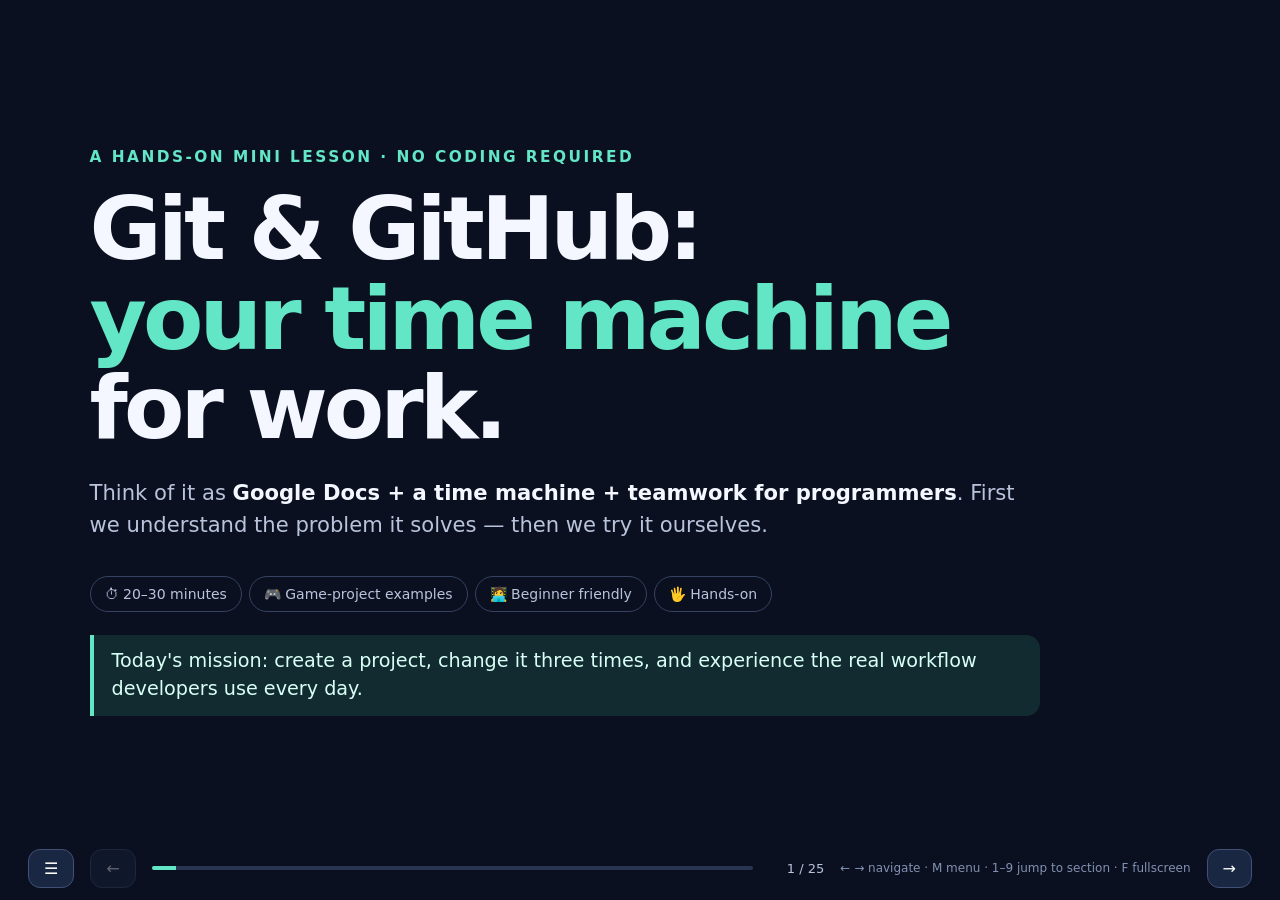
==== presentation.html @ 68d280b9 "Add Git presentation deck and hands-on playground Co-Authored-By: Claude Sonnet 5.5 <noreply@anthrop" ====
<!DOCTYPE html>
<html lang="en">
<head>
<meta charset="utf-8">
<meta name="viewport" content="width=device-width, initial-scale=1">
<title>Git &amp; GitHub — Your Time Machine for Work</title>
<style>
:root{
  --bg:#0b1020;--panel:#151d33;--panel2:#1c2945;--text:#f4f7ff;--muted:#b8c3dc;
  --accent:#7c9cff;--mint:#62e6c5;--yellow:#ffd36e;--pink:#ff8eae;
}
*{box-sizing:border-box}
body{margin:0;background:var(--bg);color:var(--text);font-family:Inter,ui-sans-serif,system-ui,-apple-system,Segoe UI,sans-serif;overflow:hidden}
.deck{height:100vh;width:100vw;position:relative}
.slide{display:none;height:100%;width:100%;padding:5vh 7vw 9vh;overflow:auto;animation:in .25s ease}
.slide.active{display:flex;flex-direction:column;justify-content:center}
@keyframes in{from{opacity:.35;transform:translateY(8px)}to{opacity:1;transform:none}}
.eyebrow{color:var(--mint);font-size:clamp(12px,1.2vw,16px);font-weight:800;letter-spacing:.16em;text-transform:uppercase;margin-bottom:18px}
h1{font-size:clamp(42px,7vw,88px);line-height:1.02;letter-spacing:-.045em;margin:0 0 24px;max-width:1000px}
h2{font-size:clamp(30px,4.2vw,56px);line-height:1.05;letter-spacing:-.035em;margin:0 0 22px}
h3{font-size:clamp(19px,2vw,26px);margin:0 0 10px}
p{font-size:clamp(17px,1.65vw,23px);line-height:1.5;color:var(--muted);max-width:950px;margin:0 0 18px}
strong{color:var(--text)}
code{font-family:ui-monospace,SFMono-Regular,Menlo,monospace;background:#1c2945;color:var(--yellow);padding:2px 7px;border-radius:7px;font-size:.9em}
.accent{color:var(--mint)}.blue{color:var(--accent)}.yellow{color:var(--yellow)}.pink{color:var(--pink)}
.tag{display:inline-flex;align-items:center;gap:8px;padding:9px 14px;border:1px solid #344361;border-radius:999px;color:var(--muted);font-size:14px;margin:5px 7px 5px 0}
.grid{display:grid;grid-template-columns:repeat(2,minmax(0,1fr));gap:16px;margin-top:20px;max-width:1050px}
.grid.three{grid-template-columns:repeat(3,minmax(0,1fr))}
.card{background:linear-gradient(145deg,var(--panel),var(--panel2));border:1px solid #2b3958;border-radius:22px;padding:22px;min-width:0}
.card p{font-size:clamp(15px,1.3vw,18px);margin:0}
.card .eg{margin-top:10px;color:var(--yellow);font-size:clamp(14px,1.2vw,16px)}
.icon{font-size:34px;margin-bottom:12px}
.bigline{font-size:clamp(24px,3vw,40px);font-weight:800;line-height:1.2;max-width:1000px}
.flow{display:flex;align-items:center;justify-content:center;gap:12px;flex-wrap:wrap;margin:24px 0}
.node{background:#202d4b;border:1px solid #3a4b70;padding:18px 22px;border-radius:16px;text-align:center;font-weight:800;font-size:clamp(15px,1.6vw,21px)}
.arrow{font-size:28px;color:var(--mint)}
pre,.code{font-family:ui-monospace,SFMono-Regular,Menlo,monospace;background:#090e1a;border:1px solid #2b3958;border-radius:16px;padding:18px 22px;color:#c9d7ff;font-size:clamp(14px,1.45vw,19px);line-height:1.65;white-space:pre-wrap;max-width:900px;margin:0 0 16px}
.steps{counter-reset:step;display:grid;gap:12px;max-width:950px}
.step{display:flex;gap:15px;align-items:flex-start;background:var(--panel);border:1px solid #2b3958;border-radius:16px;padding:15px 18px}
.step:before{counter-increment:step;content:counter(step);display:grid;place-items:center;flex:0 0 34px;height:34px;border-radius:50%;background:var(--accent);color:#081020;font-weight:900}
.step p{font-size:clamp(15px,1.35vw,19px);margin:0}
.callout{border-left:4px solid var(--mint);padding:12px 18px;background:#122b31;border-radius:0 14px 14px 0;max-width:950px;margin-top:18px}
.callout p{margin:0;color:#d8fff5;font-size:clamp(16px,1.5vw,21px)}
.callout.warn{border-color:var(--yellow);background:#2e2a14}.callout.warn p{color:#fff3cf}
.footer{position:fixed;bottom:0;left:0;right:0;height:64px;padding:0 28px;display:flex;align-items:center;gap:16px;background:linear-gradient(transparent,rgba(11,16,32,.96) 30%)}
.progress{height:4px;background:#293550;border-radius:10px;flex:1;overflow:hidden}
.progress span{display:block;height:100%;width:0;background:var(--mint);transition:width .2s}
.counter{font-size:13px;color:var(--muted);min-width:55px;text-align:right}
button{border:1px solid #405174;background:#1a2742;color:white;border-radius:12px;padding:9px 15px;font-size:16px;cursor:pointer;font-family:inherit}
button:hover:not(:disabled){background:#293b61}
button:disabled{opacity:.35;cursor:default}
.navhint{font-size:12px;color:#8291b1}
ul,ol{font-size:clamp(17px,1.6vw,22px);line-height:1.7;color:var(--muted);padding-left:1.2em;margin-top:0}
li::marker{color:var(--mint)}
.split{display:grid;grid-template-columns:1fr 1fr;gap:22px;max-width:1050px;align-items:center}
.pill{display:inline-block;background:#263553;color:#dbe5ff;border-radius:10px;padding:7px 10px;font-size:13px;margin:3px}
table{border-collapse:separate;border-spacing:0 8px;max-width:850px;width:100%;font-size:clamp(15px,1.6vw,22px)}
td,th{padding:12px 18px;text-align:left}
th{color:var(--mint);font-size:.7em;letter-spacing:.12em;text-transform:uppercase}
td{background:var(--panel);color:var(--muted)}
td:first-child{border-radius:14px 0 0 14px}td:last-child{border-radius:0 14px 14px 0;color:var(--text);font-weight:800}
.qa{background:var(--panel);border:1px solid #2b3958;border-radius:16px;padding:14px 18px;max-width:950px;margin-bottom:10px;cursor:pointer}
.qa .q{font-size:clamp(16px,1.5vw,21px);color:var(--text);font-weight:600}
.qa .a{display:none;margin-top:8px;color:var(--mint);font-size:clamp(15px,1.35vw,19px)}
.qa.open .a{display:block}
.qa .tapme{color:#8291b1;font-size:12px;float:right}
.check{display:flex;gap:12px;align-items:center;background:var(--panel);border:1px solid #2b3958;border-radius:14px;padding:12px 16px;max-width:950px;margin-bottom:10px;cursor:pointer;font-size:clamp(15px,1.4vw,19px);color:var(--muted);user-select:none}
.check input{width:22px;height:22px;accent-color:var(--mint)}
.check.done{border-color:var(--mint);color:var(--text)}
.check.done span{text-decoration:line-through;opacity:.8}
.win{display:none;font-size:clamp(22px,2.6vw,34px);font-weight:800;color:var(--mint);margin-top:10px}
.win.show{display:block;animation:in .3s ease}
.branch-vis{font-family:ui-monospace,Menlo,monospace;color:#c9d7ff;font-size:clamp(14px,1.4vw,18px);line-height:1.8}
.agenda{display:grid;grid-template-columns:repeat(3,minmax(0,1fr));gap:14px;max-width:1050px;margin-top:10px}
.agenda button{text-align:left;padding:18px;border-radius:18px;background:linear-gradient(145deg,var(--panel),var(--panel2));border:1px solid #2b3958;font-size:clamp(15px,1.4vw,19px);line-height:1.35}
.agenda button:hover{border-color:var(--mint);transform:translateY(-2px)}
.agenda .n{display:block;color:var(--mint);font-weight:900;font-size:.8em;letter-spacing:.12em;margin-bottom:6px}
.agenda .s{display:block;color:var(--muted);font-size:.8em;margin-top:6px}
#menu{position:fixed;inset:0;background:rgba(5,8,18,.94);z-index:10;display:none;overflow:auto;padding:5vh 6vw 90px}
#menu.open{display:block;animation:in .2s ease}
#menu h2{margin-bottom:16px}
#menu .list{display:grid;grid-template-columns:repeat(auto-fill,minmax(260px,1fr));gap:10px}
#menu .list button{text-align:left;display:flex;gap:12px;align-items:center;padding:12px 14px;font-size:15px;border-radius:14px}
#menu .list button.cur{border-color:var(--mint);background:#122b31}
#menu .list b{color:var(--mint);min-width:26px}
@media(max-width:700px){
 .agenda{grid-template-columns:1fr}
 .slide{padding:5vh 6vw 90px}.grid,.grid.three,.split{grid-template-columns:1fr}
 .footer{padding:0 12px;gap:8px}.navhint{display:none}
}
@media print{
 #menu{display:none!important}
 body{overflow:visible;background:#fff;color:#111}.deck{height:auto}
 .slide{display:flex!important;min-height:100vh;page-break-after:always;background:#0b1020;color:white}
 .footer{display:none}
 .qa .a{display:block}
}
</style>
</head>
<body>
<div class="deck" id="deck">

<!-- 1. Title -->
<section class="slide active">
 <div class="eyebrow">A hands-on mini lesson · no coding required</div>
 <h1>Git &amp; GitHub:<br><span class="accent">your time machine</span><br>for work.</h1>
 <p>Think of it as <strong>Google Docs + a time machine + teamwork for programmers</strong>. First we understand the problem it solves — then we try it ourselves.</p>
 <div style="margin-top:12px"><span class="tag">⏱ 20–30 minutes</span><span class="tag">🎮 Game-project examples</span><span class="tag">🧑‍💻 Beginner friendly</span><span class="tag">🖐 Hands-on</span></div>
 <div class="callout"><p>Today's mission: create a project, change it three times, and experience the real workflow developers use every day.</p></div>
</section>

<!-- Agenda -->
<section class="slide" id="agenda-slide">
 <div class="eyebrow">Agenda · click to jump</div>
 <h2>Where do you want to go?</h2>
 <div class="agenda" id="agenda"></div>
 <p style="margin-top:16px;font-size:clamp(13px,1.1vw,16px)">Tip: press <code>M</code> any time to open the menu with every slide.</p>
</section>

<!-- 2. Approach -->
<section class="slide">
 <div class="eyebrow">How this session works</div>
 <h2>Problem first, commands later</h2>
 <p>The most important rule: <strong>don't start with Git commands or scary programming words.</strong> Understand the problem Git solves first, then try it with your own hands.</p>
 <div class="flow">
  <div class="node">🧩 Understand the problem</div><div class="arrow">→</div>
  <div class="node">💡 Learn 4 ideas</div><div class="arrow">→</div>
  <div class="node">🖐 Try it yourself</div>
 </div>
 <div class="callout"><p>Part 1: story &amp; ideas · Part 2: GitHub website demo · Part 3: a playground you run on your own computer.</p></div>
</section>

<!-- 3. Story -->
<section class="slide">
 <div class="eyebrow">01 · Start with a simple story</div>
 <h2>Ever had files like these?</h2>
 <p>Imagine you're creating a computer game. You write some code, change it, add new features, and sometimes accidentally break things. Without Git, you might end up with:</p>
<pre>my-game/
  my-game-final.py
  my-game-final-v2.py
  my-game-final-fixed.py
  my-game-final-really-final.py</pre>
 <div class="bigline">We've all seen this problem! 😅</div>
 <p style="margin-top:14px">Which file is the newest? Which one works? Git (and GitHub) solve this by saving the <span class="yellow">history</span> of your project and helping people collaborate.</p>
</section>

<!-- 4. Vocabulary table -->
<section class="slide">
 <div class="eyebrow">01 · Real world ↔ Git world</div>
 <h2>Same ideas, different names</h2>
 <table>
  <tr><th>Real-world concept</th><th>Git / GitHub concept</th></tr>
  <tr><td>A project folder</td><td>Repository (Repo)</td></tr>
  <tr><td>Save a version of your work</td><td>Commit</td></tr>
  <tr><td>A history book of changes</td><td>Commit history</td></tr>
  <tr><td>Try a new idea separately</td><td>Branch</td></tr>
  <tr><td>Ask to combine your work</td><td>Pull Request</td></tr>
  <tr><td>Share your project online</td><td>GitHub</td></tr>
 </table>
</section>

<!-- 5. Git vs GitHub -->
<section class="slide">
 <div class="eyebrow">01 · One important distinction</div>
 <h2>Git vs GitHub</h2>
 <div class="split">
  <div class="card"><div class="icon">🕰️</div><h3 class="accent">Git</h3><p>The <strong>tool</strong> that tracks changes in your code.</p><div class="pill">Tracks history</div><div class="pill">Runs on your computer</div></div>
  <div class="card"><div class="icon">🐙</div><h3 class="blue">GitHub</h3><p>A <strong>website / platform</strong> that hosts Git projects and makes collaboration easier.</p><div class="pill">Hosts repositories</div><div class="pill">Helps teams collaborate</div></div>
 </div>
 <div class="callout"><p>An easy sentence to remember:<br><strong>Git is the time machine. GitHub is the place where developers share their time machines and work together.</strong></p></div>
</section>

<!-- 6. Four concepts -->
<section class="slide">
 <div class="eyebrow">02 · Introduce the four most important concepts</div>
 <h2>The starter pack — only these four</h2>
 <div class="grid">
  <div class="card"><div class="icon">📁</div><h3>1. Repository (Repo)</h3><p>A project folder containing all your files and the history of changes.</p><div class="eg">Example: a repository called <code>my-first-game</code>.</div></div>
  <div class="card"><div class="icon">📸</div><h3>2. Commit</h3><p>A saved checkpoint of your project.</p><div class="eg">Example: “I added a player character.”</div></div>
  <div class="card"><div class="icon">🌿</div><h3>3. Branch</h3><p>A separate workspace where you can experiment without changing the main version.</p><div class="eg">Example: try adding a new game level.</div></div>
  <div class="card"><div class="icon">🔀</div><h3>4. Pull Request (PR)</h3><p>A proposal to merge your changes into the main project.</p><div class="eg">Example: “I've finished the new level. Can we add it to the game?”</div></div>
 </div>
</section>

<!-- 7. Journey -->
<section class="slide">
 <div class="eyebrow">02 · How the ideas fit together</div>
 <h2>A tiny project journey</h2>
 <div class="flow">
  <div class="node">📁 Create repo</div><div class="arrow">→</div>
  <div class="node">📸 Commit</div><div class="arrow">→</div>
  <div class="node">🌿 Branch</div>
 </div>
 <div class="flow">
  <div class="node">✍️ Make changes</div><div class="arrow">→</div>
  <div class="node">🔀 Pull Request</div><div class="arrow">→</div>
  <div class="node">🎉 Merge</div>
 </div>
 <p>In plain English: start a project, save a checkpoint, experiment separately, ask to combine your changes, then merge them.</p>
</section>

<!-- 8. Demo intro + step 1 -->
<section class="slide">
 <div class="eyebrow">03 · Let's do a small practical demo · Step 1 of 5</div>
 <h2>Create a GitHub account &amp; your first repo</h2>
 <p>Beginner friendly · No coding required. We'll use the <strong>GitHub website</strong> — no installing, no terminal.<br><strong class="accent">The mission: create your first project and change it three times, just like a real developer.</strong></p>
 <p>Go to <strong>github.com</strong> and create a free account. Then:</p>
 <div class="steps">
  <div class="step"><p>Click the <code>+</code> button in the top-right corner.</p></div>
  <div class="step"><p>Select <code>New repository</code>.</p></div>
  <div class="step"><p>Name it <code>my-first-project</code>.</p></div>
  <div class="step"><p>Choose <code>Public</code> (so you can share it).</p></div>
  <div class="step"><p>Tick <code>Add a README file</code>.</p></div>
  <div class="step"><p>Click <code>Create repository</code>.</p></div>
 </div>
</section>

<section class="slide">
 <div class="eyebrow">03 · Step 1 · Safety first</div>
 <h2>🎉 You've created your first repository!</h2>
 <div class="callout warn"><p><strong>Safety tip:</strong> a public repository can be seen by anyone. Never publish passwords, private information, your home address, or anything you want to keep private.</p></div>
 <p style="margin-top:22px">Next up: save your first checkpoint.</p>
</section>

<!-- Step 2 -->
<section class="slide">
 <div class="eyebrow">03 · Step 2 of 5 · First checkpoint</div>
 <h2>Make your first commit</h2>
 <p>Open the <code>README.md</code> file and click the <strong>pencil icon</strong> to edit it. Add this content (replace <em>Alex</em> with your name):</p>
<pre># My First Project

Hello! My name is Alex.

I am learning GitHub.

## My interests
- Gaming
- Football
- Programming

## My goal
Build my first computer game!</pre>
 <p>Scroll to the commit section. Commit message: <code>Create my first README</code> → click <code>Commit changes</code>.</p>
 <div class="callout"><p>“You've just saved a checkpoint. GitHub remembers what your project looked like at this moment.” 📸</p></div>
</section>

<!-- Step 3 -->
<section class="slide">
 <div class="eyebrow">03 · Step 3 of 5 · Build the history</div>
 <h2>Change something and commit again</h2>
 <p>Edit <code>README.md</code> again. Add:</p>
<pre>## My favourite games
- Minecraft
- Roblox
- Fortnite</pre>
 <p>Commit with this message: <code>Add my favourite games</code></p>
 <div class="flow" style="margin:6px 0">
  <div class="node">Commit 1<br><small>Create my first README</small></div><div class="arrow">→</div>
  <div class="node">Commit 2<br><small>Add my favourite games</small></div>
 </div>
 <p>Now you have two commits. Open the repository's <strong>commit history</strong> and see how GitHub remembers both versions.</p>
 <div class="callout"><p><strong>The interesting part:</strong> if you accidentally delete something, you can look at the previous commit and recover your earlier work. ⏪</p></div>
</section>

<!-- Step 4 -->
<section class="slide">
 <div class="eyebrow">03 · Step 4 of 5 · Experiment safely</div>
 <h2>Introduce branching</h2>
 <div class="split">
  <div>
   <p>Pretend you want to add a new feature. Instead of modifying the main project directly:</p>
   <ol>
    <li>Go to the repository's <strong>branch selector</strong>.</li>
    <li>Create a new branch called <code>add-my-hobbies</code>.</li>
    <li>Edit <code>README.md</code> on that branch.</li>
    <li>Add a new section (right).</li>
    <li>Commit the changes.</li>
   </ol>
  </div>
  <div>
<pre>## My hobbies
- Playing football
- Building LEGO
- Playing video games</pre>
   <div class="card">
    <div class="branch-vis"><span class="blue">main</span> ──●──●─────────<br><span class="accent">add-my-hobbies</span> ───╰──●</div>
   </div>
  </div>
 </div>
 <div class="callout"><p>The <strong>main</strong> branch hasn't been changed. The new work lives separately.</p></div>
</section>

<!-- Step 5 -->
<section class="slide">
 <div class="eyebrow">03 · Step 5 of 5 · Ask to combine the work</div>
 <h2>Create a Pull Request → Merge</h2>
 <p>This is where GitHub becomes interesting.</p>
 <div class="steps">
  <div class="step"><p>Go to the <strong>Pull requests</strong> tab and click <code>New pull request</code>.</p></div>
  <div class="step"><p>Select <strong>Base:</strong> <code>main</code> and <strong>Compare:</strong> <code>add-my-hobbies</code>. You should see the changes you made.</p></div>
  <div class="step"><p>Give it a title: <code>Add my hobbies to the project</code></p></div>
  <div class="step"><p>Click <code>Create pull request</code>.</p></div>
  <div class="step"><p>Finally, click <code>Merge pull request</code> and confirm.</p></div>
 </div>
 <div class="callout"><p>“You're asking the project owner to review your work before adding it to the main project.”</p></div>
</section>

<section class="slide">
 <div class="eyebrow">03 · Demo complete</div>
 <h2>🏆 You just did the basic GitHub workflow</h2>
 <p>Without writing a single line of programming code.</p>
 <div class="flow">
  <div class="node">📁 Repo</div><div class="arrow">→</div>
  <div class="node">📸 2 commits</div><div class="arrow">→</div>
  <div class="node">🌿 Branch</div><div class="arrow">→</div>
  <div class="node">🔀 Pull Request</div><div class="arrow">→</div>
  <div class="node">🎉 Merge</div>
 </div>
 <p class="yellow">Congratulations! 🎊</p>
</section>

<!-- Challenge -->
<section class="slide">
 <div class="eyebrow">04 · Give yourself a little challenge</div>
 <h2>Did it sink in?</h2>
 <p>Try to answer first, then <strong>click a question</strong> to reveal the answer.</p>
 <div class="qa"><span class="tapme">tap to reveal</span><div class="q">1. If I make a mistake in my project, which feature helps me find an older version?</div><div class="a">The commit history — every commit is a checkpoint you can go back to.</div></div>
 <div class="qa"><span class="tapme">tap to reveal</span><div class="q">2. If I want to experiment without breaking my main project, what should I create?</div><div class="a">A branch.</div></div>
 <div class="qa"><span class="tapme">tap to reveal</span><div class="q">3. If I want someone to review my changes before accepting them, what should I create?</div><div class="a">A Pull Request.</div></div>
 <div class="qa"><span class="tapme">tap to reveal</span><div class="q">4. What's the difference between Git and GitHub?</div><div class="a">Git is the tool that tracks changes. GitHub is the website that hosts Git projects and makes collaboration easier.</div></div>
</section>

<!-- Bonus -->
<section class="slide">
 <div class="eyebrow">04 · Bonus challenge</div>
 <h2>Become a developer! 🎮</h2>
 <p>Create a repository called <code>my-dream-game</code>. Your mission — tick each box as you go:</p>
 <div id="bonus">
  <label class="check"><input type="checkbox"><span>Create a README describing your dream game.</span></label>
  <label class="check"><input type="checkbox"><span>Create a branch called <code>new-game-character</code>.</span></label>
  <label class="check"><input type="checkbox"><span>Add a description of a new character.</span></label>
  <label class="check"><input type="checkbox"><span>Commit the changes.</span></label>
  <label class="check"><input type="checkbox"><span>Open a Pull Request.</span></label>
  <label class="check"><input type="checkbox"><span>Merge it into main.</span></label>
 </div>
 <div class="win" id="bonuswin">🏁 Mission complete!</div>
</section>

<!-- Playground intro -->
<section class="slide">
 <div class="eyebrow">05 · Level up · The Playground</div>
 <h2>Now let's play with <span class="accent">real Git</span> 🎴</h2>
 <p>We've prepared a tiny project called <strong>Hero Card Studio</strong>. You create your own copy from <code>playground.bundle</code>, and it comes with a ready-made Git history. You design a hero card in your browser — and use Git to save it, break it, rescue it, and explore alternate universes.</p>
 <div class="grid three">
  <div class="card"><div class="icon">💥</div><h3>It starts broken</h3><p>Someone saved a bad change. Can you find it?</p></div>
  <div class="card"><div class="icon">⏪</div><h3>Time travel</h3><p>Undo the mistake without losing history.</p></div>
  <div class="card"><div class="icon">🌿</div><h3>Parallel universes</h3><p>Hero vs villain, on separate branches.</p></div>
 </div>
 <div class="callout"><p>Needs Git installed (<code>git --version</code> in a terminal) and any web browser. Full instructions are in <code>MISSIONS.md</code> inside the playground.</p></div>
</section>

<section class="slide">
 <div class="eyebrow">05 · Setup (2 minutes)</div>
 <h2>Get the playground ready</h2>
 <div class="steps">
  <div class="step"><p>Open a <strong>terminal</strong> (Mac: Terminal app · Windows: Git Bash) in the folder with this presentation, and create your copy:<br><code>git clone playground.bundle playground</code><br><code>cd playground</code></p></div>
  <div class="step"><p>Tell Git who you are, once:<br><code>git config --global user.name "Your Name"</code><br><code>git config --global user.email "you@example.com"</code></p></div>
  <div class="step"><p>Open <code>index.html</code> in your browser. You should see <strong>💥 The card is broken!</strong></p></div>
  <div class="step"><p>Open <code>character.js</code> in any text editor (Notepad, TextEdit, VS Code…).</p></div>
 </div>
</section>

<section class="slide">
 <div class="eyebrow">Mission 1 &amp; 2 · The time machine</div>
 <h2>📖 Read history, then ⏪ undo the oops</h2>
<pre>git log --oneline</pre>
 <p>Each line is a commit. Find <strong>“Oops: tidy up character file”</strong> and note its short code.</p>
<pre>git show &lt;code&gt;
git revert &lt;code&gt; --no-edit</pre>
 <p>Refresh <code>index.html</code> — <strong>Captain Pixel is back!</strong> Git added a new commit that reverses the mistake. Nothing was erased.</p>
</section>

<section class="slide">
 <div class="eyebrow">Mission 3 · Make it yours</div>
 <h2>🦸 Design your hero</h2>
 <p>Edit <code>character.js</code>: change the <strong>name, emoji, power, color</strong> (e.g. <code>#ff8eae</code>) and <strong>motto</strong>. Save, refresh the browser, admire. Then save a checkpoint:</p>
<pre>git diff                      # what did I change?
git add character.js
git commit -m "Make the hero mine"</pre>
 <div class="callout"><p>Tip: <code>git diff</code> is like “track changes” — it shows exactly what you changed since the last checkpoint.</p></div>
</section>

<section class="slide">
 <div class="eyebrow">Mission 4 &amp; 5 · Parallel universes</div>
 <h2>🌿 Hero vs 😈 Villain</h2>
 <div class="split">
  <div>
<pre>git switch -c evil-mode
# make your hero a villain!
git commit -am "Turn to the dark side"
git switch main</pre>
   <p>Refresh — your hero is back, untouched! <code>git switch evil-mode</code> brings the villain back.</p>
  </div>
  <div>
   <p>Like the villain better? Merge it (this is what a Pull Request does on GitHub):</p>
<pre>git switch main
git merge evil-mode</pre>
   <p>Don't like it? Skip the merge. <strong>main stays safe.</strong></p>
  </div>
 </div>
</section>

<section class="slide">
 <div class="eyebrow">Playground scoreboard</div>
 <h2>How many missions can you complete?</h2>
 <div id="board">
  <label class="check"><input type="checkbox"><span>📖 Read the history with <code>git log --oneline</code></span></label>
  <label class="check"><input type="checkbox"><span>⏪ Fixed the broken card with <code>git revert</code></span></label>
  <label class="check"><input type="checkbox"><span>🦸 Customized my hero and committed</span></label>
  <label class="check"><input type="checkbox"><span>🌿 Made a villain on the <code>evil-mode</code> branch</span></label>
  <label class="check"><input type="checkbox"><span>🔀 Merged (or deliberately skipped!) the villain</span></label>
 </div>
 <div class="win" id="boardwin">🏆 Git Master! You've used a real time machine.</div>
 <p style="margin-top:14px">Bonus: edit the <strong>same line</strong> on two branches and merge — meet your first <span class="yellow">conflict</span>! See <code>MISSIONS.md</code>.</p>
</section>

<!-- Next -->
<section class="slide">
 <div class="eyebrow">06 · What to learn next</div>
 <h2>A natural learning path</h2>
 <div class="steps">
  <div class="step"><p><strong>GitHub basics:</strong> repository, commit, branch, pull request.</p></div>
  <div class="step"><p><strong>Git locally:</strong> install Git and learn <code>git add</code>, <code>git commit</code>, <code>git push</code>, <code>git pull</code>.</p></div>
  <div class="step"><p><strong>Programming:</strong> learn Python or JavaScript.</p></div>
  <div class="step"><p><strong>Build something:</strong> a small calculator, quiz game, or website.</p></div>
  <div class="step"><p><strong>Collaboration:</strong> work with another person on the same project.</p></div>
 </div>
 <p style="margin-top:14px;font-size:clamp(14px,1.2vw,17px)">Once you understand the GitHub website, you're ready for real programming and Git commands.</p>
</section>

<section class="slide">
 <div class="eyebrow">Final thought</div>
 <h2>Motivation beats memorizing commands</h2>
 <div class="bigline">Build something you <span class="accent">genuinely enjoy</span> — such as a Minecraft-inspired game or a personal website.</div>
 <div class="callout"><p><strong>Coming up in a second lesson:</strong> Git commands using VS Code, where you see how developers really work with GitHub in a real development environment.</p></div>
 <p class="yellow" style="margin-top:24px">Thank you! 🙌</p>
</section>

</div>
<div id="menu"><h2>All slides</h2><div class="list" id="menulist"></div><p style="margin-top:18px">Press <code>Esc</code> or <code>M</code> to close.</p></div>
<div class="footer">
 <button id="menubtn" aria-label="Jump to slide" title="Jump to slide (M)">☰</button>
 <button id="prev" aria-label="Previous slide">←</button>
 <div class="progress"><span id="bar"></span></div>
 <div class="counter" id="count"></div>
 <span class="navhint">← → navigate · M menu · 1–9 jump to section · F fullscreen</span>
 <button id="next" aria-label="Next slide">→</button>
</div>
<script>
const slides=[...document.querySelectorAll('.slide')];
let current=0;
const bar=document.getElementById('bar'), count=document.getElementById('count');
function show(n){
 current=Math.max(0,Math.min(slides.length-1,n));
 slides.forEach((s,i)=>s.classList.toggle('active',i===current));
 bar.style.width=((current+1)/slides.length*100)+'%';
 count.textContent=(current+1)+' / '+slides.length;
 document.getElementById('prev').disabled=current===0;
 document.getElementById('next').disabled=current===slides.length-1;
 history.replaceState(null,'','#'+(current+1));
}
document.getElementById('prev').addEventListener('click',()=>show(current-1));
document.getElementById('next').addEventListener('click',()=>show(current+1));
document.addEventListener('keydown',e=>{
 if(e.target.tagName==='INPUT')return;
 if(['ArrowRight','PageDown'].includes(e.key)){e.preventDefault();show(current+1)}
 if(['ArrowLeft','PageUp'].includes(e.key)){e.preventDefault();show(current-1)}
 if(e.key.toLowerCase()==='f'){
  if(!document.fullscreenElement)document.documentElement.requestFullscreen?.();
  else document.exitFullscreen?.();
 }
 if(e.key==='Home')show(0);
 if(e.key==='End')show(slides.length-1);
});
// interactive: reveal answers
document.querySelectorAll('.qa').forEach(q=>q.addEventListener('click',()=>q.classList.toggle('open')));
// interactive: checklists
function wire(listId,winId){
 const boxes=[...document.querySelectorAll('#'+listId+' input')], win=document.getElementById(winId);
 boxes.forEach(b=>b.addEventListener('change',()=>{
  b.closest('.check').classList.toggle('done',b.checked);
  win.classList.toggle('show',boxes.every(x=>x.checked));
 }));
}
wire('bonus','bonuswin');wire('board','boardwin');

// agenda + jump menu
const SECTIONS=[
 ['Intro','How this session works','How this session works'],
 ['01','The story & Git vs GitHub','01 ·'],
 ['02','The four concepts','02 ·'],
 ['03','GitHub website demo','03 ·'],
 ['04','Quiz & bonus challenge','04 ·'],
 ['05','The Git playground','05 ·'],
 ['06','What to learn next','06 ·']
];
const eyebrowOf=s=>(s.querySelector('.eyebrow')||{textContent:''}).textContent.trim();
const titleOf=s=>(s.querySelector('h1,h2')||{textContent:''}).textContent.replace(/\s+/g,' ').trim();
const secIndex=SECTIONS.map(x=>slides.findIndex(s=>eyebrowOf(s).startsWith(x[2])));
const ag=document.getElementById('agenda');
SECTIONS.forEach((x,i)=>{
 if(secIndex[i]<0)return;
 const b=document.createElement('button');
 b.innerHTML='<span class="n">'+x[0].toUpperCase()+'</span><strong>'+x[1]+'</strong><span class="s">slide '+(secIndex[i]+1)+'</span>';
 b.addEventListener('click',()=>show(secIndex[i]));
 ag.appendChild(b);
});
const menu=document.getElementById('menu'), list=document.getElementById('menulist');
slides.forEach((s,i)=>{
 const b=document.createElement('button');
 b.innerHTML='<b>'+(i+1)+'</b><span>'+titleOf(s)+'</span>';
 b.addEventListener('click',()=>{toggleMenu(false);show(i)});
 list.appendChild(b);
});
function toggleMenu(on){
 menu.classList.toggle('open',on);
 [...list.children].forEach((b,i)=>b.classList.toggle('cur',i===current));
}
document.getElementById('menubtn').addEventListener('click',()=>toggleMenu(!menu.classList.contains('open')));
document.addEventListener('keydown',e=>{
 if(e.target.tagName==='INPUT')return;
 const k=e.key.toLowerCase();
 if(k==='m')toggleMenu(!menu.classList.contains('open'));
 else if(k==='escape')toggleMenu(false);
 else if(/^[1-9]$/.test(k)&&!menu.classList.contains('open')){
  const idx=secIndex[+k]; if(idx>=0)show(idx);   // 1-6 = sections 01-06
 }
});
show((parseInt(location.hash.slice(1))||1)-1);
</script>
</body>
</html>
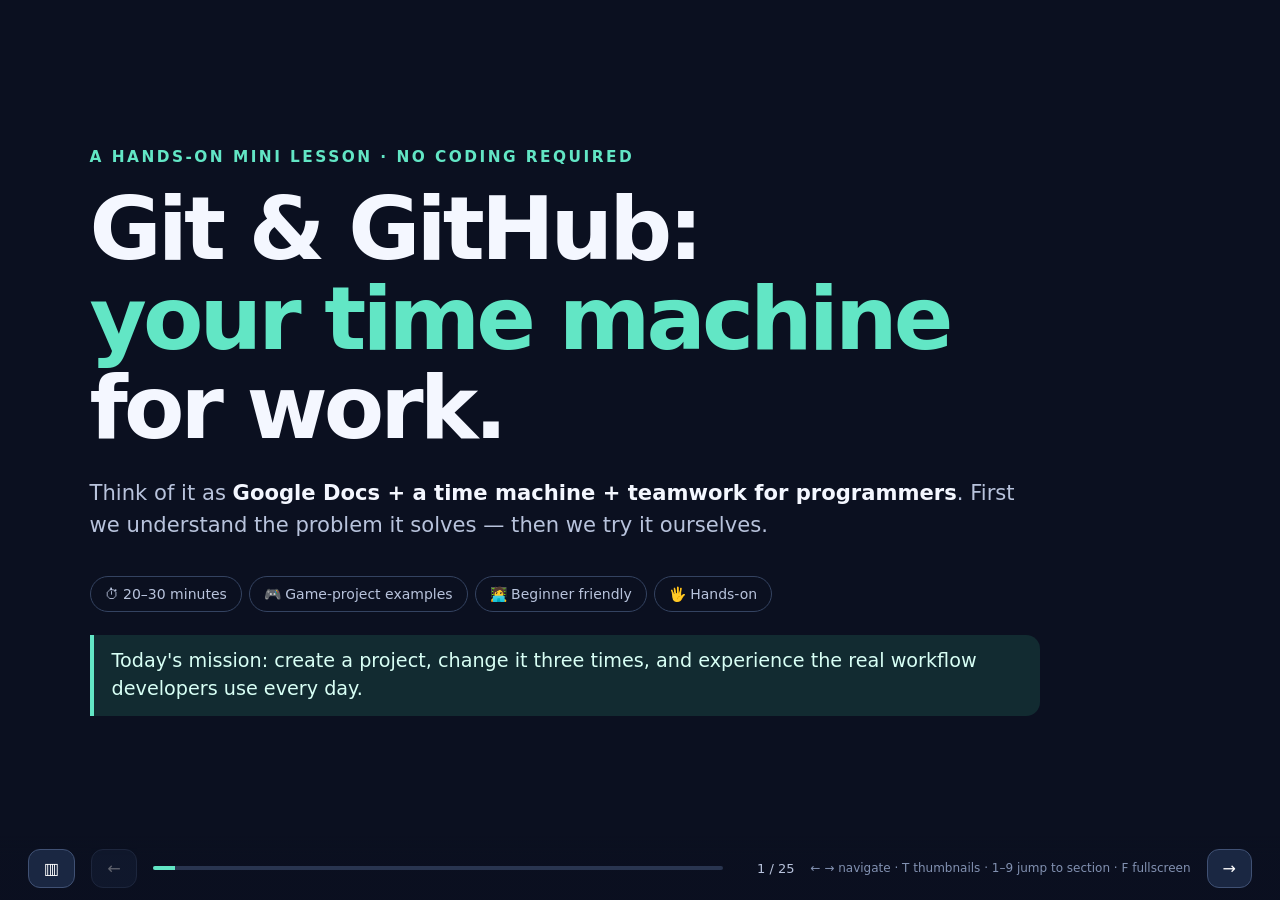
==== commit 9de819d6: "adding right slide bar" ====
--- a/presentation.html
+++ b/presentation.html
@@ -76,21 +76,28 @@
 .agenda button:hover{border-color:var(--mint);transform:translateY(-2px)}
 .agenda .n{display:block;color:var(--mint);font-weight:900;font-size:.8em;letter-spacing:.12em;margin-bottom:6px}
 .agenda .s{display:block;color:var(--muted);font-size:.8em;margin-top:6px}
-#menu{position:fixed;inset:0;background:rgba(5,8,18,.94);z-index:10;display:none;overflow:auto;padding:5vh 6vw 90px}
-#menu.open{display:block;animation:in .2s ease}
-#menu h2{margin-bottom:16px}
-#menu .list{display:grid;grid-template-columns:repeat(auto-fill,minmax(260px,1fr));gap:10px}
-#menu .list button{text-align:left;display:flex;gap:12px;align-items:center;padding:12px 14px;font-size:15px;border-radius:14px}
-#menu .list button.cur{border-color:var(--mint);background:#122b31}
-#menu .list b{color:var(--mint);min-width:26px}
+
+/* right slide-sorter sidebar */
+#sidebar{position:fixed;top:0;right:0;bottom:0;width:230px;background:#0a0f1d;border-left:1px solid #2b3958;z-index:5;overflow-y:auto;padding:12px 12px 80px;display:none}
+body.sb-open #sidebar{display:block}
+body.sb-open .deck{width:calc(100vw - 230px)}
+body.sb-open .footer{right:230px}
+.thumb{display:block;width:100%;padding:0;margin:0 0 12px;background:none;border:2px solid #2b3958;border-radius:10px;position:relative;overflow:hidden;text-align:left}
+.thumb:hover:not(:disabled){border-color:#5d729f;background:none}
+.thumb.cur{border-color:var(--mint);box-shadow:0 0 0 2px rgba(98,230,197,.25)}
+.thumb .view{position:relative;overflow:hidden;background:var(--bg);pointer-events:none}
+.thumb .inner{position:absolute;top:0;left:0;transform-origin:0 0}
+.thumb .inner .slide{display:flex!important;animation:none;overflow:hidden}
+.thumb .num{position:absolute;left:0;bottom:0;background:rgba(5,8,18,.85);color:var(--mint);font-size:11px;font-weight:800;padding:2px 7px;border-radius:0 8px 0 0}
+#sbbtn.on{border-color:var(--mint)}
+@media print{#sidebar{display:none!important}body.sb-open .deck{width:auto}}
 @media(max-width:700px){
  .agenda{grid-template-columns:1fr}
  .slide{padding:5vh 6vw 90px}.grid,.grid.three,.split{grid-template-columns:1fr}
  .footer{padding:0 12px;gap:8px}.navhint{display:none}
 }
 @media print{
- #menu{display:none!important}
- body{overflow:visible;background:#fff;color:#111}.deck{height:auto}
+  body{overflow:visible;background:#fff;color:#111}.deck{height:auto}
  .slide{display:flex!important;min-height:100vh;page-break-after:always;background:#0b1020;color:white}
  .footer{display:none}
  .qa .a{display:block}
@@ -114,7 +121,7 @@
  <div class="eyebrow">Agenda · click to jump</div>
  <h2>Where do you want to go?</h2>
  <div class="agenda" id="agenda"></div>
- <p style="margin-top:16px;font-size:clamp(13px,1.1vw,16px)">Tip: press <code>M</code> any time to open the menu with every slide.</p>
+ <p style="margin-top:16px;font-size:clamp(13px,1.1vw,16px)">Tip: press <code>T</code> any time to open the slide sidebar.</p>
 </section>
 
 <!-- 2. Approach -->
@@ -363,7 +370,7 @@
  <div class="eyebrow">05 · Setup (2 minutes)</div>
  <h2>Get the playground ready</h2>
  <div class="steps">
-  <div class="step"><p>Open a <strong>terminal</strong> (Mac: Terminal app · Windows: Git Bash) in the folder with this presentation, and create your copy:<br><code>git clone playground.bundle playground</code><br><code>cd playground</code></p></div>
+  <div class="step"><p>Open a <strong>terminal</strong> (Mac: Terminal app · Windows: Git Bash) in the folder with this presentation, and create your copy:<br><code>git clone playground.bundle playground-play</code><br><code>cd playground-play</code></p></div>
   <div class="step"><p>Tell Git who you are, once:<br><code>git config --global user.name "Your Name"</code><br><code>git config --global user.email "you@example.com"</code></p></div>
   <div class="step"><p>Open <code>index.html</code> in your browser. You should see <strong>💥 The card is broken!</strong></p></div>
   <div class="step"><p>Open <code>character.js</code> in any text editor (Notepad, TextEdit, VS Code…).</p></div>
@@ -447,13 +454,13 @@
 </section>
 
 </div>
-<div id="menu"><h2>All slides</h2><div class="list" id="menulist"></div><p style="margin-top:18px">Press <code>Esc</code> or <code>M</code> to close.</p></div>
+<aside id="sidebar" aria-label="Slide thumbnails"></aside>
 <div class="footer">
- <button id="menubtn" aria-label="Jump to slide" title="Jump to slide (M)">☰</button>
+ <button id="sbbtn" aria-label="Toggle slide sidebar" title="Slide sidebar (T)">▥</button>
  <button id="prev" aria-label="Previous slide">←</button>
  <div class="progress"><span id="bar"></span></div>
  <div class="counter" id="count"></div>
- <span class="navhint">← → navigate · M menu · 1–9 jump to section · F fullscreen</span>
+ <span class="navhint">← → navigate · T thumbnails · 1–9 jump to section · F fullscreen</span>
  <button id="next" aria-label="Next slide">→</button>
 </div>
 <script>
@@ -468,6 +475,7 @@
  document.getElementById('prev').disabled=current===0;
  document.getElementById('next').disabled=current===slides.length-1;
  history.replaceState(null,'','#'+(current+1));
+ if(window.syncThumbs)syncThumbs();
 }
 document.getElementById('prev').addEventListener('click',()=>show(current-1));
 document.getElementById('next').addEventListener('click',()=>show(current+1));
@@ -494,7 +502,7 @@
 }
 wire('bonus','bonuswin');wire('board','boardwin');
 
-// agenda + jump menu
+// agenda + section shortcuts
 const SECTIONS=[
  ['Intro','How this session works','How this session works'],
  ['01','The story & Git vs GitHub','01 ·'],
@@ -515,28 +523,50 @@
  b.addEventListener('click',()=>show(secIndex[i]));
  ag.appendChild(b);
 });
-const menu=document.getElementById('menu'), list=document.getElementById('menulist');
-slides.forEach((s,i)=>{
- const b=document.createElement('button');
- b.innerHTML='<b>'+(i+1)+'</b><span>'+titleOf(s)+'</span>';
- b.addEventListener('click',()=>{toggleMenu(false);show(i)});
- list.appendChild(b);
+document.addEventListener('keydown',e=>{
+ if(e.target.tagName==='INPUT'||e.ctrlKey||e.metaKey)return;
+ if(/^[1-9]$/.test(e.key)){const idx=secIndex[+e.key]; if(idx>=0)show(idx);}   // 1-6 = sections 01-06
 });
-function toggleMenu(on){
- menu.classList.toggle('open',on);
- [...list.children].forEach((b,i)=>b.classList.toggle('cur',i===current));
-}
-document.getElementById('menubtn').addEventListener('click',()=>toggleMenu(!menu.classList.contains('open')));
+
+// right sidebar with live slide thumbnails
+const sidebar=document.getElementById('sidebar'), sbbtn=document.getElementById('sbbtn');
+let thumbs=[];
+function buildThumbs(){
+ sidebar.innerHTML='';thumbs=[];
+ const W=window.innerWidth,H=window.innerHeight,tw=sidebar.clientWidth-24-4||182,sc=tw/W;
+ slides.forEach((s,i)=>{
+  const b=document.createElement('button');b.className='thumb';b.title=titleOf(s);
+  const v=document.createElement('div');v.className='view';v.style.height=(H*sc)+'px';
+  const inner=document.createElement('div');inner.className='inner';
+  inner.style.cssText='width:'+W+'px;height:'+H+'px;transform:scale('+sc+')';
+  const c=s.cloneNode(true);c.classList.remove('active');
+  c.querySelectorAll('[id]').forEach(e=>e.removeAttribute('id'));
+  c.removeAttribute('id');
+  c.querySelectorAll('input,button').forEach(e=>e.tabIndex=-1);
+  inner.appendChild(c);v.appendChild(inner);b.appendChild(v);
+  const n=document.createElement('span');n.className='num';n.textContent=i+1;b.appendChild(n);
+  b.addEventListener('click',()=>show(i));
+  sidebar.appendChild(b);thumbs.push(b);
+ });
+ syncThumbs();
+}
+function syncThumbs(){
+ thumbs.forEach((b,i)=>b.classList.toggle('cur',i===current));
+ if(thumbs[current]&&document.body.classList.contains('sb-open'))thumbs[current].scrollIntoView({block:'nearest'});
+}
+function toggleSidebar(on){
+ document.body.classList.toggle('sb-open',on);sbbtn.classList.toggle('on',on);
+ if(on)buildThumbs();else sidebar.innerHTML='';
+ try{localStorage.setItem('sb',on?'1':'0')}catch(e){}
+}
+sbbtn.addEventListener('click',()=>toggleSidebar(!document.body.classList.contains('sb-open')));
 document.addEventListener('keydown',e=>{
- if(e.target.tagName==='INPUT')return;
- const k=e.key.toLowerCase();
- if(k==='m')toggleMenu(!menu.classList.contains('open'));
- else if(k==='escape')toggleMenu(false);
- else if(/^[1-9]$/.test(k)&&!menu.classList.contains('open')){
-  const idx=secIndex[+k]; if(idx>=0)show(idx);   // 1-6 = sections 01-06
- }
+ if(e.target.tagName==='INPUT'||e.ctrlKey||e.metaKey)return;
+ if(e.key.toLowerCase()==='t')toggleSidebar(!document.body.classList.contains('sb-open'));
 });
+let rt;window.addEventListener('resize',()=>{clearTimeout(rt);rt=setTimeout(()=>{if(document.body.classList.contains('sb-open'))buildThumbs()},200)});
 show((parseInt(location.hash.slice(1))||1)-1);
+try{if(localStorage.getItem('sb')==='1')toggleSidebar(true)}catch(e){}
 </script>
 </body>
 </html>
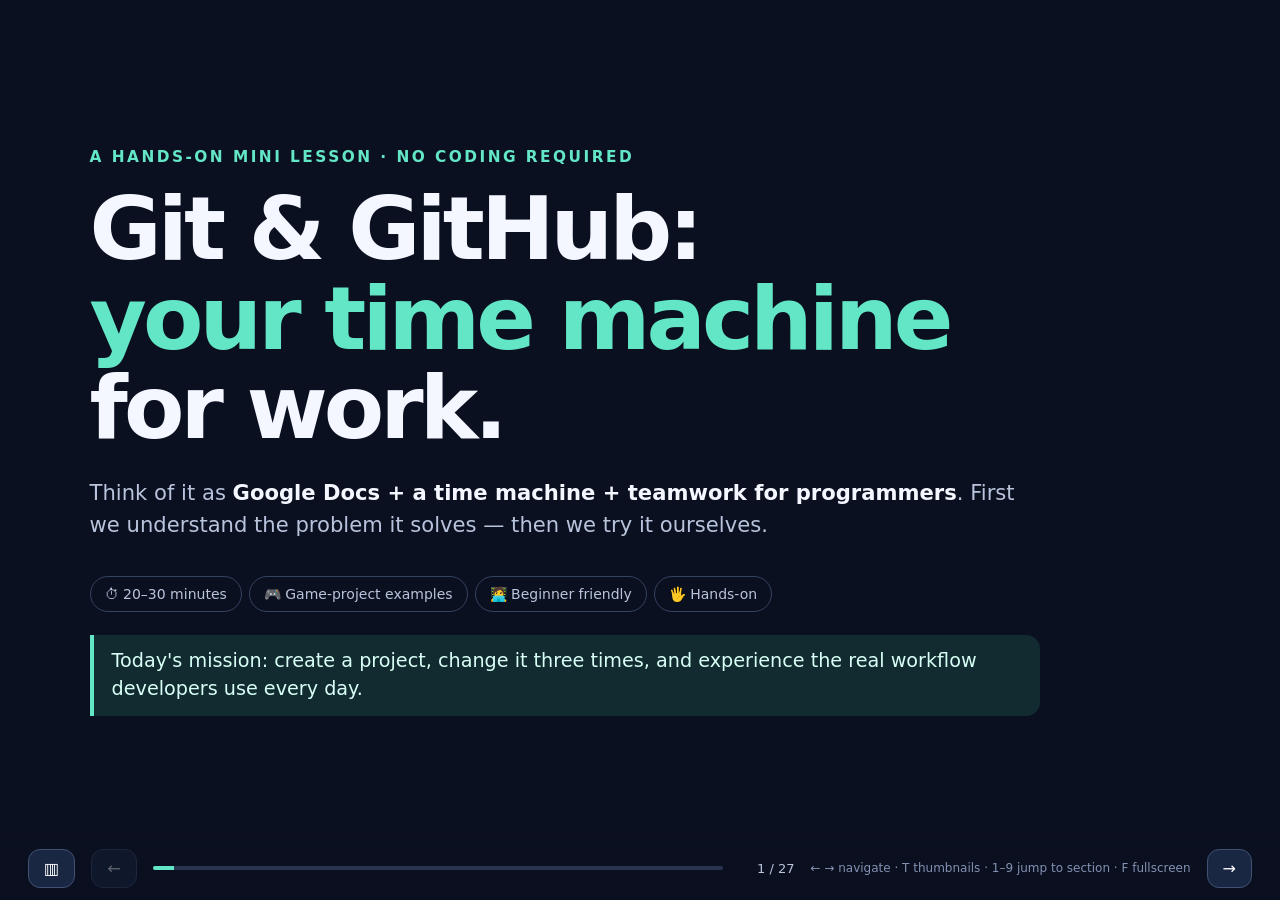
==== commit 950cb01c: "Make playground Claude-driven for non-technical audience - Rewrite MISSIONS.md as prompt-based missi" ====
--- a/presentation.html
+++ b/presentation.html
@@ -134,7 +134,7 @@
   <div class="node">💡 Learn 4 ideas</div><div class="arrow">→</div>
   <div class="node">🖐 Try it yourself</div>
  </div>
- <div class="callout"><p>Part 1: story &amp; ideas · Part 2: GitHub website demo · Part 3: a playground you run on your own computer.</p></div>
+ <div class="callout"><p>Part 1: story &amp; ideas · Part 2: GitHub website demo · Part 3: a playground where <strong>you direct Claude Code</strong> to do the Git work.</p></div>
 </section>
 
 <!-- 3. Story -->
@@ -355,80 +355,107 @@
 
 <!-- Playground intro -->
 <section class="slide">
- <div class="eyebrow">05 · Level up · The Playground</div>
- <h2>Now let's play with <span class="accent">real Git</span> 🎴</h2>
- <p>We've prepared a tiny project called <strong>Hero Card Studio</strong>. You create your own copy from <code>playground.bundle</code>, and it comes with a ready-made Git history. You design a hero card in your browser — and use Git to save it, break it, rescue it, and explore alternate universes.</p>
+ <div class="eyebrow">05 · Level up · The Playground with Claude</div>
+ <h2>Now <span class="accent">you direct</span>, Claude does the Git 🎴</h2>
+ <p>We've prepared a tiny project called <strong>Hero Card Studio</strong> with a ready-made Git history. You won't type Git commands. You tell <strong>Claude Code</strong> what you want in plain words — and Claude saves, undoes, branches, pushes and opens the pull request.</p>
  <div class="grid three">
-  <div class="card"><div class="icon">💥</div><h3>It starts broken</h3><p>Someone saved a bad change. Can you find it?</p></div>
-  <div class="card"><div class="icon">⏪</div><h3>Time travel</h3><p>Undo the mistake without losing history.</p></div>
-  <div class="card"><div class="icon">🌿</div><h3>Parallel universes</h3><p>Hero vs villain, on separate branches.</p></div>
- </div>
- <div class="callout"><p>Needs Git installed (<code>git --version</code> in a terminal) and any web browser. Full instructions are in <code>MISSIONS.md</code> inside the playground.</p></div>
+  <div class="card"><div class="icon">💥</div><h3>It starts broken</h3><p>Someone saved a bad change. Ask Claude to find it.</p></div>
+  <div class="card"><div class="icon">⏪</div><h3>Time travel</h3><p>Ask Claude to undo it without losing history.</p></div>
+  <div class="card"><div class="icon">🔀</div><h3>Share &amp; review</h3><p>Claude opens a pull request. <strong>You</strong> decide whether to merge.</p></div>
+ </div>
+ <div class="callout"><p>You need Claude Code installed and a web browser. Full instructions are in <code>MISSIONS.md</code> inside the playground.</p></div>
 </section>
 
 <section class="slide">
  <div class="eyebrow">05 · Setup (2 minutes)</div>
  <h2>Get the playground ready</h2>
  <div class="steps">
-  <div class="step"><p>Open a <strong>terminal</strong> (Mac: Terminal app · Windows: Git Bash) in the folder with this presentation, and create your copy:<br><code>git clone playground.bundle playground-play</code><br><code>cd playground-play</code></p></div>
-  <div class="step"><p>Tell Git who you are, once:<br><code>git config --global user.name "Your Name"</code><br><code>git config --global user.email "you@example.com"</code></p></div>
+  <div class="step"><p>Open a <strong>terminal</strong> in the folder with this presentation and create your copy:<br><code>git clone playground.bundle playground-play</code><br><code>cd playground-play</code></p></div>
   <div class="step"><p>Open <code>index.html</code> in your browser. You should see <strong>💥 The card is broken!</strong></p></div>
-  <div class="step"><p>Open <code>character.js</code> in any text editor (Notepad, TextEdit, VS Code…).</p></div>
- </div>
-</section>
-
-<section class="slide">
- <div class="eyebrow">Mission 1 &amp; 2 · The time machine</div>
+  <div class="step"><p>Start Claude in this folder:<br><code>claude</code></p></div>
+  <div class="step"><p>Peek at <code>CLAUDE.md</code> — the <strong>house rules</strong> Claude reads before it does anything.</p></div>
+ </div>
+</section>
+
+<section class="slide">
+ <div class="eyebrow">05 · The golden loop</div>
+ <h2>Ask → Read → Check</h2>
+ <div class="flow">
+  <div class="node">💬 Ask<br><small>in plain words</small></div><div class="arrow">→</div>
+  <div class="node">👀 Read<br><small>before you approve</small></div><div class="arrow">→</div>
+  <div class="node">✅ Check<br><small>browser or GitHub</small></div>
+ </div>
+ <div class="callout warn"><p><strong>Don't just click “yes”.</strong> Claude can be wrong. Read what it wants to run and the commit message it wrote — you're the one responsible for the result.</p></div>
+ <div class="callout"><p>Curious? Ask any time: <strong>“What exactly did you just run, and what did it do?”</strong></p></div>
+</section>
+
+<section class="slide">
+ <div class="eyebrow">Mission 0 · 1 · 2 · Set up, read, undo</div>
  <h2>📖 Read history, then ⏪ undo the oops</h2>
-<pre>git log --oneline</pre>
- <p>Each line is a commit. Find <strong>“Oops: tidy up character file”</strong> and note its short code.</p>
-<pre>git show &lt;code&gt;
-git revert &lt;code&gt; --no-edit</pre>
- <p>Refresh <code>index.html</code> — <strong>Captain Pixel is back!</strong> Git added a new commit that reverses the mistake. Nothing was erased.</p>
+<pre>Mission 0: "Create a private repo on our GitHub Enterprise
+called hero-card-&lt;my-name&gt;, set it as the remote and push main.
+Give me the link."</pre>
+<pre>Mission 1: "Show me the history in plain English. Which change
+broke the card, and what exactly did it change?"</pre>
+<pre>Mission 2: "Undo only that broken change, but keep all history.
+Then explain what you did."</pre>
+ <p>Refresh <code>index.html</code> — <strong>Captain Pixel is back!</strong> Ask Claude to show the history again: the oops is still there, plus a new “undo” commit.</p>
 </section>
 
 <section class="slide">
  <div class="eyebrow">Mission 3 · Make it yours</div>
  <h2>🦸 Design your hero</h2>
- <p>Edit <code>character.js</code>: change the <strong>name, emoji, power, color</strong> (e.g. <code>#ff8eae</code>) and <strong>motto</strong>. Save, refresh the browser, admire. Then save a checkpoint:</p>
-<pre>git diff                      # what did I change?
-git add character.js
-git commit -m "Make the hero mine"</pre>
- <div class="callout"><p>Tip: <code>git diff</code> is like “track changes” — it shows exactly what you changed since the last checkpoint.</p></div>
-</section>
-
-<section class="slide">
- <div class="eyebrow">Mission 4 &amp; 5 · Parallel universes</div>
- <h2>🌿 Hero vs 😈 Villain</h2>
+<pre>"Change my hero: name ..., emoji ..., a power, a colour and
+a motto. Show me what changed before saving."</pre>
+<pre>"Save this as a checkpoint with a clear message."</pre>
+ <p>Refresh the browser and admire. Then <strong>read the commit message</strong> Claude proposes before approving.</p>
+ <div class="callout"><p>Good test: would a teammate understand that message in six months?</p></div>
+</section>
+
+<section class="slide">
+ <div class="eyebrow">Mission 4 &amp; 5 · Parallel universes &amp; review</div>
+ <h2>🌿 Hero vs 😈 Villain → 🔀 Pull Request</h2>
  <div class="split">
   <div>
-<pre>git switch -c evil-mode
-# make your hero a villain!
-git commit -am "Turn to the dark side"
-git switch main</pre>
-   <p>Refresh — your hero is back, untouched! <code>git switch evil-mode</code> brings the villain back.</p>
+<pre>"Create a branch called evil-mode. Turn my hero into a
+villain there and save it. Then switch back to main."</pre>
+   <p>On <code>main</code> your hero is untouched. Ask Claude to switch to <code>evil-mode</code> to see the villain.</p>
   </div>
   <div>
-   <p>Like the villain better? Merge it (this is what a Pull Request does on GitHub):</p>
-<pre>git switch main
-git merge evil-mode</pre>
-   <p>Don't like it? Skip the merge. <strong>main stays safe.</strong></p>
+<pre>"Push evil-mode and open a pull request
+with a clear description."</pre>
+   <p>Open the PR on GitHub, read <strong>Files changed</strong>. Like it? <strong>You</strong> click Merge. Don't? Close it — <code>main</code> stays safe.</p>
   </div>
  </div>
+ <div class="callout"><p>Claude never merges for you. <strong>Humans decide what goes into main.</strong></p></div>
+</section>
+
+<section class="slide">
+ <div class="eyebrow">05 · Claude's house rules</div>
+ <h2>Teach Claude how <em>your</em> team works</h2>
+ <p>The file <code>CLAUDE.md</code> in the project is read by Claude every time. Ours says:</p>
+ <ul>
+  <li>Explain each Git step in one plain sentence</li>
+  <li>Use a branch for experiments, not <code>main</code></li>
+  <li>Never push, open a PR or merge unless asked</li>
+  <li>Never force-push or throw work away without asking</li>
+ </ul>
+ <div class="callout"><p>Bonus: add a rule of your own (e.g. “write commit messages in French”) and watch Claude follow it.</p></div>
 </section>
 
 <section class="slide">
  <div class="eyebrow">Playground scoreboard</div>
  <h2>How many missions can you complete?</h2>
  <div id="board">
-  <label class="check"><input type="checkbox"><span>📖 Read the history with <code>git log --oneline</code></span></label>
-  <label class="check"><input type="checkbox"><span>⏪ Fixed the broken card with <code>git revert</code></span></label>
-  <label class="check"><input type="checkbox"><span>🦸 Customized my hero and committed</span></label>
+  <label class="check"><input type="checkbox"><span>🏗️ Pushed my own copy to GitHub with Claude</span></label>
+  <label class="check"><input type="checkbox"><span>📖 Found the commit that broke the card</span></label>
+  <label class="check"><input type="checkbox"><span>⏪ Undid it — and history was kept</span></label>
+  <label class="check"><input type="checkbox"><span>🦸 Customized my hero and read the commit message</span></label>
   <label class="check"><input type="checkbox"><span>🌿 Made a villain on the <code>evil-mode</code> branch</span></label>
-  <label class="check"><input type="checkbox"><span>🔀 Merged (or deliberately skipped!) the villain</span></label>
- </div>
- <div class="win" id="boardwin">🏆 Git Master! You've used a real time machine.</div>
- <p style="margin-top:14px">Bonus: edit the <strong>same line</strong> on two branches and merge — meet your first <span class="yellow">conflict</span>! See <code>MISSIONS.md</code>.</p>
+  <label class="check"><input type="checkbox"><span>🔀 Reviewed the pull request and merged (or closed) it myself</span></label>
+ </div>
+ <div class="win" id="boardwin">🏆 Claude Director! You led the work and kept control.</div>
+ <p style="margin-top:14px">Bonus: create a <span class="yellow">conflict</span>, or add your own rule to <code>CLAUDE.md</code>. See <code>MISSIONS.md</code>.</p>
 </section>
 
 <!-- Next -->
@@ -437,19 +464,19 @@
  <h2>A natural learning path</h2>
  <div class="steps">
   <div class="step"><p><strong>GitHub basics:</strong> repository, commit, branch, pull request.</p></div>
-  <div class="step"><p><strong>Git locally:</strong> install Git and learn <code>git add</code>, <code>git commit</code>, <code>git push</code>, <code>git pull</code>.</p></div>
+  <div class="step"><p><strong>Working with Claude Code:</strong> ask it to commit, branch and open pull requests — and learn to read what it does.</p></div>
   <div class="step"><p><strong>Programming:</strong> learn Python or JavaScript.</p></div>
   <div class="step"><p><strong>Build something:</strong> a small calculator, quiz game, or website.</p></div>
   <div class="step"><p><strong>Collaboration:</strong> work with another person on the same project.</p></div>
  </div>
- <p style="margin-top:14px;font-size:clamp(14px,1.2vw,17px)">Once you understand the GitHub website, you're ready for real programming and Git commands.</p>
+ <p style="margin-top:14px;font-size:clamp(14px,1.2vw,17px)">Once you understand the GitHub website and can direct Claude, you're ready to build real things.</p>
 </section>
 
 <section class="slide">
  <div class="eyebrow">Final thought</div>
  <h2>Motivation beats memorizing commands</h2>
  <div class="bigline">Build something you <span class="accent">genuinely enjoy</span> — such as a Minecraft-inspired game or a personal website.</div>
- <div class="callout"><p><strong>Coming up in a second lesson:</strong> Git commands using VS Code, where you see how developers really work with GitHub in a real development environment.</p></div>
+ <div class="callout"><p><strong>Coming up:</strong> using Claude Code on your own projects, from first commit to merged pull request.</p></div>
  <p class="yellow" style="margin-top:24px">Thank you! 🙌</p>
 </section>
 
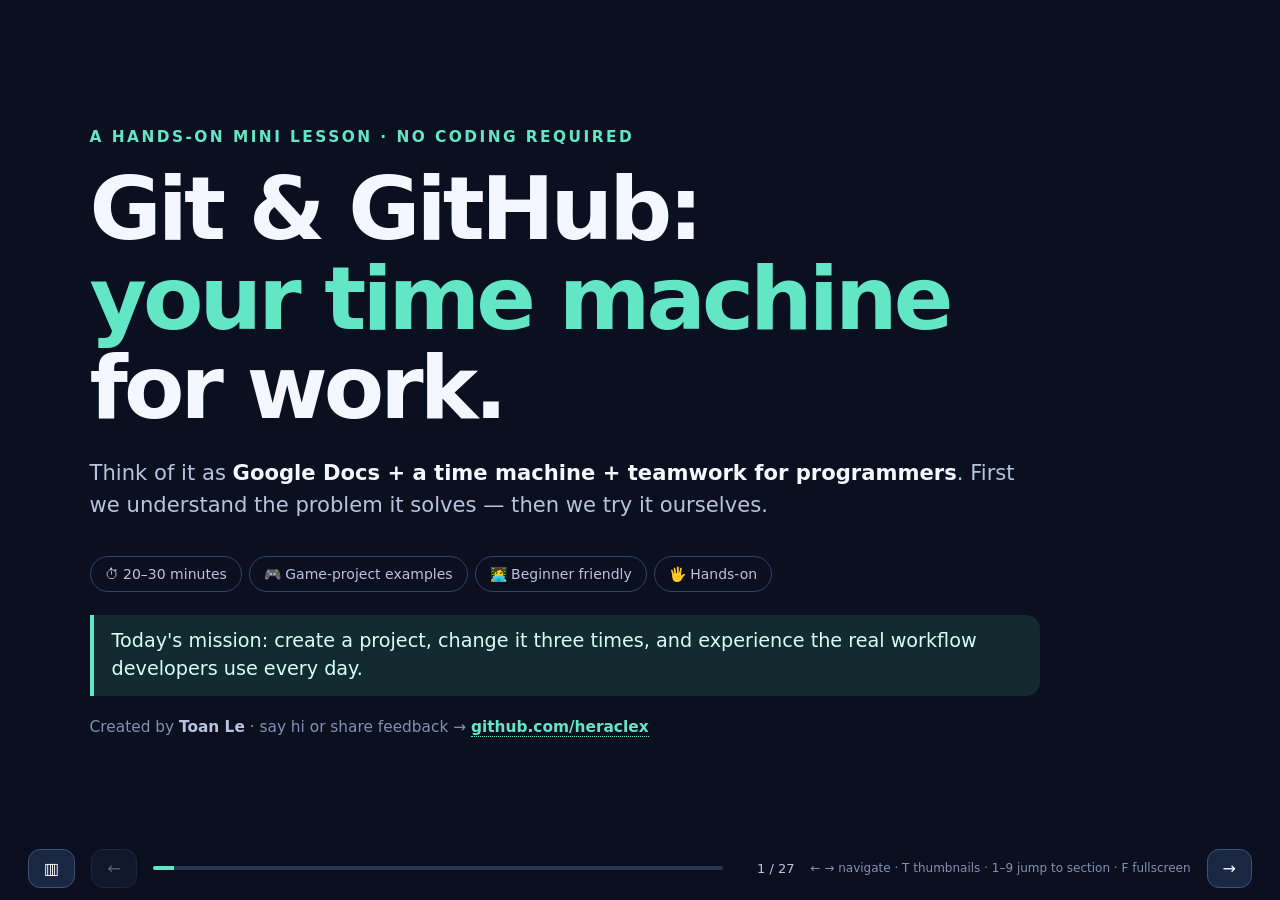
==== commit cef3e72d: "add my name there" ====
--- a/presentation.html
+++ b/presentation.html
@@ -77,6 +77,54 @@
 .agenda .n{display:block;color:var(--mint);font-weight:900;font-size:.8em;letter-spacing:.12em;margin-bottom:6px}
 .agenda .s{display:block;color:var(--muted);font-size:.8em;margin-top:6px}
 
+.vsplit{display:grid;grid-template-columns:minmax(0,1.25fr) minmax(0,1fr);gap:24px;align-items:center;max-width:1100px}
+.vtable{max-width:none}
+.vtable td{cursor:pointer;transition:background .15s,color .15s}
+.vtable tr:hover td{background:#1c2945}
+.vtable tr.on td{background:#122b31;color:var(--text)}
+.vtable tr.on td:first-child{box-shadow:inset 4px 0 0 var(--mint)}
+.vpanel{background:linear-gradient(145deg,var(--panel),var(--panel2));border:1px solid #2b3958;border-radius:22px;padding:22px;text-align:center;min-height:clamp(220px,38vh,340px);display:grid;place-items:center}
+.vp{display:none}
+.vp.on{display:block;animation:in .25s ease}
+.vp .dg{width:100%;height:clamp(90px,20vh,170px);display:block}
+.vp .real{color:var(--muted);font-size:clamp(15px,1.5vw,21px);margin-top:10px}
+.vp .arrow{font-size:22px;line-height:1.2}
+.vp .gitname{color:var(--text);font-weight:800;font-size:clamp(22px,2.4vw,34px)}
+.vhint{font-size:13px;color:#8291b1;margin:6px 0 0}
+.gvg{display:grid;grid-template-columns:minmax(0,1fr) 120px minmax(0,1fr);align-items:center;gap:6px;max-width:1050px;margin-top:6px}
+.gside{background:linear-gradient(145deg,var(--panel),var(--panel2));border:2px solid #2b3958;border-radius:24px;padding:18px 22px;text-align:center}
+.gside.git{border-color:rgba(98,230,197,.55)}.gside.hub{border-color:rgba(124,156,255,.55)}
+.gbadge{display:inline-block;font-size:clamp(12px,1.1vw,15px);color:var(--muted);border:1px solid #344361;border-radius:999px;padding:5px 12px}
+.gname{font-size:clamp(34px,4.5vw,60px);font-weight:900;letter-spacing:-.04em;line-height:1.1;margin-top:8px}
+.gsub{color:var(--muted);font-size:clamp(15px,1.5vw,21px);margin-bottom:6px}
+.gside .dg{width:80%;height:clamp(30px,6vh,46px);display:block;margin:6px auto}
+.gpeople{font-size:clamp(26px,3.4vw,44px);letter-spacing:.1em;height:clamp(30px,6vh,46px);display:flex;align-items:center;justify-content:center;margin:6px 0}
+.glist{list-style:none;padding:0;margin:8px 0 0;text-align:left;display:inline-block;font-size:clamp(14px,1.3vw,18px);line-height:1.6}
+.glist li:before{content:"✓ ";color:var(--mint);font-weight:900}
+.gmid{display:grid;gap:14px;justify-items:center}
+.garrow{display:flex;align-items:center;gap:6px;color:var(--yellow);font-weight:800;font-size:clamp(13px,1.2vw,17px)}
+.garrow i{font-style:normal;font-size:clamp(28px,3vw,40px);line-height:1}
+.lanes{display:grid;grid-template-columns:minmax(120px,1.1fr) repeat(3,minmax(0,1fr));gap:8px 10px;align-items:center;max-width:1050px;margin:18px 0 10px}
+.ll{display:flex;flex-direction:column;font-size:clamp(14px,1.4vw,19px);color:var(--text);padding:10px 14px;border-radius:14px;border:1px solid #2b3958;background:var(--panel)}
+.ll small{color:var(--muted);font-size:.75em}
+.ll.hub{border-color:rgba(124,156,255,.6)}.ll.git{border-color:rgba(98,230,197,.6)}
+.lc{border-radius:14px;padding:10px 12px;text-align:center;background:#202d4b;border:1px solid #3a4b70;min-height:58px;display:flex;flex-direction:column;justify-content:center}
+.lc b{color:var(--mint);font-size:clamp(14px,1.4vw,18px)}
+.lc small{color:var(--muted);font-size:clamp(11px,1vw,14px);line-height:1.25}
+.lc.ghost{background:none;border:2px dashed #3a4b70}
+.lc.new{border:2px dashed var(--yellow);background:#2e2a14}.lc.new b{color:var(--yellow)}
+.lp{text-align:center;color:var(--yellow);font-weight:800;font-size:clamp(12px,1.15vw,16px);height:20px;line-height:20px}
+.cmd{cursor:help}
+span.cmd,strong.cmd,code.cmd{text-decoration:underline dotted var(--mint);text-underline-offset:4px;text-decoration-thickness:2px}
+.node.cmd:hover{border-color:var(--mint)}
+.tiphint{font-size:.7em;color:#8291b1;white-space:nowrap}
+#tip{position:fixed;z-index:20;pointer-events:none;display:none;max-width:min(460px,90vw);background:#05080f;border:1px solid var(--mint);border-radius:12px;padding:10px 14px;box-shadow:0 8px 28px rgba(0,0,0,.55)}
+#tip small{display:block;color:var(--mint);font-size:11px;font-weight:800;letter-spacing:.12em;text-transform:uppercase;margin-bottom:4px}
+#tip pre{margin:0;padding:0;border:0;background:none;font-size:15px;line-height:1.5;color:#c9d7ff;white-space:pre-wrap;max-width:none}
+.creator{margin-top:22px;font-size:clamp(13px,1.2vw,17px);color:#8291b1}
+.creator strong{color:var(--muted)}
+.creator a{color:var(--mint);text-decoration:none;font-weight:700;border-bottom:1px dotted var(--mint)}
+.creator a:hover{color:var(--text)}
 /* right slide-sorter sidebar */
 #sidebar{position:fixed;top:0;right:0;bottom:0;width:230px;background:#0a0f1d;border-left:1px solid #2b3958;z-index:5;overflow-y:auto;padding:12px 12px 80px;display:none}
 body.sb-open #sidebar{display:block}
@@ -92,6 +140,9 @@
 #sbbtn.on{border-color:var(--mint)}
 @media print{#sidebar{display:none!important}body.sb-open .deck{width:auto}}
 @media(max-width:700px){
+ .vsplit{grid-template-columns:1fr}
+ .lanes{grid-template-columns:repeat(3,minmax(0,1fr))}.ll{grid-column:1/-1}
+ .gvg{grid-template-columns:1fr}.gmid{grid-auto-flow:column}
  .agenda{grid-template-columns:1fr}
  .slide{padding:5vh 6vw 90px}.grid,.grid.three,.split{grid-template-columns:1fr}
  .footer{padding:0 12px;gap:8px}.navhint{display:none}
@@ -114,6 +165,7 @@
  <p>Think of it as <strong>Google Docs + a time machine + teamwork for programmers</strong>. First we understand the problem it solves — then we try it ourselves.</p>
  <div style="margin-top:12px"><span class="tag">⏱ 20–30 minutes</span><span class="tag">🎮 Game-project examples</span><span class="tag">🧑‍💻 Beginner friendly</span><span class="tag">🖐 Hands-on</span></div>
  <div class="callout"><p>Today's mission: create a project, change it three times, and experience the real workflow developers use every day.</p></div>
+ <div class="creator">Created by <strong>Toan Le</strong> · say hi or share feedback → <a href="https://github.com/heraclex" target="_blank" rel="noopener">github.com/heraclex</a></div>
 </section>
 
 <!-- Agenda -->
@@ -155,24 +207,51 @@
 <section class="slide">
  <div class="eyebrow">01 · Real world ↔ Git world</div>
  <h2>Same ideas, different names</h2>
- <table>
-  <tr><th>Real-world concept</th><th>Git / GitHub concept</th></tr>
-  <tr><td>A project folder</td><td>Repository (Repo)</td></tr>
-  <tr><td>Save a version of your work</td><td>Commit</td></tr>
-  <tr><td>A history book of changes</td><td>Commit history</td></tr>
-  <tr><td>Try a new idea separately</td><td>Branch</td></tr>
-  <tr><td>Ask to combine your work</td><td>Pull Request</td></tr>
-  <tr><td>Share your project online</td><td>GitHub</td></tr>
- </table>
+ <div class="vsplit">
+  <table class="vtable">
+   <tr><th>Real-world concept</th><th>Git / GitHub concept</th></tr>
+  <tr data-cmd="git init&#10;# or copy an existing one:&#10;git clone &lt;url&gt;" class="vrow on" data-i="0"><td>A project folder</td><td>Repository</td></tr>
+  <tr data-cmd="git add .&#10;git commit -m &quot;Describe the change&quot;" class="vrow" data-i="1"><td>Save a version of your work</td><td>Commit</td></tr>
+  <tr data-cmd="git log --oneline" class="vrow" data-i="2"><td>A history book of changes</td><td>Commit history</td></tr>
+  <tr data-cmd="git switch -c new-idea" class="vrow" data-i="3"><td>Try a new idea separately</td><td>Branch</td></tr>
+  <tr data-cmd="gh pr create" class="vrow" data-i="4"><td>Ask to combine your work</td><td>Pull Request</td></tr>
+  <tr data-cmd="git push" class="vrow" data-i="5"><td>Share your project online</td><td>GitHub</td></tr>
+  </table>
+  <div class="vpanel">
+   <div class="vp on"><svg class="dg" viewBox="0 0 140 76" aria-hidden="true"><path d="M22 20h30l8 9h58v34H22z" fill="#202d4b" stroke="#7c9cff" stroke-width="3" stroke-linecap="round" stroke-linejoin="round" /><rect x="34" y="38" width="26" height="4" rx="2" fill="#62e6c5"/><rect x="34" y="48" width="44" height="4" rx="2" fill="#3a4b70"/></svg><div class="real">A project folder</div><div class="arrow">↓</div><div class="gitname">Repository</div></div>
+   <div class="vp"><svg class="dg" viewBox="0 0 140 76" aria-hidden="true"><path d="M10 38h120" stroke="#3a4b70" stroke-width="3" stroke-linecap="round" stroke-linejoin="round" fill="none"/><circle cx="70" cy="38" r="16" fill="#122b31" stroke="#62e6c5" stroke-width="3" stroke-linecap="round" stroke-linejoin="round" fill="none"/><path d="M62 38l6 6 11-12" stroke="#62e6c5" stroke-width="3" stroke-linecap="round" stroke-linejoin="round" fill="none"/></svg><div class="real">Save a version of your work</div><div class="arrow">↓</div><div class="gitname">Commit</div></div>
+   <div class="vp"><svg class="dg" viewBox="0 0 140 76" aria-hidden="true"><path d="M20 38h100" stroke="#3a4b70" stroke-width="3" stroke-linecap="round" stroke-linejoin="round" fill="none"/><circle cx="22" cy="38" r="9" fill="#202d4b" stroke="#7c9cff" stroke-width="3" stroke-linecap="round" stroke-linejoin="round" fill="none"/><circle cx="52" cy="38" r="9" fill="#202d4b" stroke="#7c9cff" stroke-width="3" stroke-linecap="round" stroke-linejoin="round" fill="none"/><circle cx="82" cy="38" r="9" fill="#202d4b" stroke="#7c9cff" stroke-width="3" stroke-linecap="round" stroke-linejoin="round" fill="none"/><circle cx="114" cy="38" r="11" fill="#122b31" stroke="#62e6c5" stroke-width="3" stroke-linecap="round" stroke-linejoin="round" fill="none"/><path d="M6 62h124" stroke="#ffd36e" stroke-width="2" stroke-dasharray="3 5"/><path d="M122 58l8 4-8 4" stroke="#ffd36e" stroke-width="2" fill="none"/></svg><div class="real">A history book of changes</div><div class="arrow">↓</div><div class="gitname">Commit history</div></div>
+   <div class="vp"><svg class="dg" viewBox="0 0 140 76" aria-hidden="true"><path d="M12 56h116" stroke="#7c9cff" stroke-width="3" stroke-linecap="round" stroke-linejoin="round" fill="none"/><path d="M44 56c14 0 14-30 34-30h46" stroke="#ff8eae" stroke-width="3" stroke-linecap="round" stroke-linejoin="round" fill="none"/><circle cx="44" cy="56" r="7" fill="#0b1020" stroke="#7c9cff" stroke-width="3" stroke-linecap="round" stroke-linejoin="round" fill="none"/><circle cx="124" cy="26" r="7" fill="#ff8eae"/></svg><div class="real">Try a new idea separately</div><div class="arrow">↓</div><div class="gitname">Branch</div></div>
+   <div class="vp"><svg class="dg" viewBox="0 0 140 76" aria-hidden="true"><path d="M12 56h116" stroke="#7c9cff" stroke-width="3" stroke-linecap="round" stroke-linejoin="round" fill="none"/><path d="M20 56c14 0 14-32 36-32h26c14 0 14 32 30 32" stroke="#ff8eae" stroke-width="3" stroke-linecap="round" stroke-linejoin="round" fill="none"/><circle cx="112" cy="56" r="9" fill="#122b31" stroke="#62e6c5" stroke-width="3" stroke-linecap="round" stroke-linejoin="round" fill="none"/><path d="M106 56l4 4 7-8" stroke="#62e6c5" stroke-width="3" stroke-linecap="round" stroke-linejoin="round" fill="none"/><path d="M64 14v-2" stroke="none"/><text x="70" y="14" text-anchor="middle" font-size="12" fill="#ffd36e" font-weight="800">?</text></svg><div class="real">Ask to combine your work</div><div class="arrow">↓</div><div class="gitname">Pull Request</div></div>
+   <div class="vp"><svg class="dg" viewBox="0 0 140 76" aria-hidden="true"><path d="M42 54a14 14 0 0 1 2-28 20 20 0 0 1 38-4 16 16 0 0 1 14 32z" fill="#202d4b" stroke="#7c9cff" stroke-width="3" stroke-linecap="round" stroke-linejoin="round" fill="none"/><path d="M70 62V38m-8 8l8-8 8 8" stroke="#62e6c5" stroke-width="3" stroke-linecap="round" stroke-linejoin="round" fill="none"/></svg><div class="real">Share your project online</div><div class="arrow">↓</div><div class="gitname">GitHub</div></div>
+  </div>
+ </div>
+ <p class="vhint">👆 Click a row to see the picture</p>
 </section>
 
 <!-- 5. Git vs GitHub -->
 <section class="slide">
  <div class="eyebrow">01 · One important distinction</div>
  <h2>Git vs GitHub</h2>
- <div class="split">
-  <div class="card"><div class="icon">🕰️</div><h3 class="accent">Git</h3><p>The <strong>tool</strong> that tracks changes in your code.</p><div class="pill">Tracks history</div><div class="pill">Runs on your computer</div></div>
-  <div class="card"><div class="icon">🐙</div><h3 class="blue">GitHub</h3><p>A <strong>website / platform</strong> that hosts Git projects and makes collaboration easier.</p><div class="pill">Hosts repositories</div><div class="pill">Helps teams collaborate</div></div>
+ <div class="gvg">
+  <div class="gside git">
+   <div class="gbadge">💻 On your computer</div>
+   <div class="gname accent">Git</div>
+   <div class="gsub">the <strong>time machine</strong></div>
+   <svg class="dg" viewBox="0 0 200 40" aria-hidden="true"><path d="M14 20h172" stroke="#3a4b70" stroke-width="3" stroke-linecap="round"/><circle cx="24" cy="20" r="9" fill="#202d4b" stroke="#7c9cff" stroke-width="3"/><circle cx="70" cy="20" r="9" fill="#202d4b" stroke="#7c9cff" stroke-width="3"/><circle cx="116" cy="20" r="9" fill="#202d4b" stroke="#7c9cff" stroke-width="3"/><circle cx="170" cy="20" r="11" fill="#122b31" stroke="#62e6c5" stroke-width="3"/></svg>
+   <ul class="glist"><li>Saves checkpoints</li><li>Remembers every change</li><li>Works offline</li></ul>
+  </div>
+  <div class="gmid">
+   <div class="garrow"><span class="cmd" data-cmd="git push">push</span><i>→</i></div>
+   <div class="garrow back"><i>←</i><span class="cmd" data-cmd="git pull">pull</span></div>
+  </div>
+  <div class="gside hub">
+   <div class="gbadge">☁️ On the internet</div>
+   <div class="gname blue">GitHub</div>
+   <div class="gsub">the <strong>shared home</strong></div>
+   <div class="gpeople">👩‍💻 🧑‍💻 👨‍💻</div>
+   <ul class="glist"><li>Stores projects online</li><li>Teams review &amp; combine work</li><li>Pull requests &amp; backup</li></ul>
+  </div>
  </div>
  <div class="callout"><p>An easy sentence to remember:<br><strong>Git is the time machine. GitHub is the place where developers share their time machines and work together.</strong></p></div>
 </section>
@@ -182,10 +261,10 @@
  <div class="eyebrow">02 · Introduce the four most important concepts</div>
  <h2>The starter pack — only these four</h2>
  <div class="grid">
-  <div class="card"><div class="icon">📁</div><h3>1. Repository (Repo)</h3><p>A project folder containing all your files and the history of changes.</p><div class="eg">Example: a repository called <code>my-first-game</code>.</div></div>
-  <div class="card"><div class="icon">📸</div><h3>2. Commit</h3><p>A saved checkpoint of your project.</p><div class="eg">Example: “I added a player character.”</div></div>
-  <div class="card"><div class="icon">🌿</div><h3>3. Branch</h3><p>A separate workspace where you can experiment without changing the main version.</p><div class="eg">Example: try adding a new game level.</div></div>
-  <div class="card"><div class="icon">🔀</div><h3>4. Pull Request (PR)</h3><p>A proposal to merge your changes into the main project.</p><div class="eg">Example: “I've finished the new level. Can we add it to the game?”</div></div>
+  <div class="card"><div class="icon">📁</div><h3>1. <span class="cmd" data-cmd="git init&#10;# or copy an existing one:&#10;git clone &lt;url&gt;">Repository (Repo)</span></h3><p>A project folder containing all your files and the history of changes.</p><div class="eg">Example: a repository called <code>my-first-game</code>.</div></div>
+  <div class="card"><div class="icon">📸</div><h3>2. <span class="cmd" data-cmd="git add .&#10;git commit -m &quot;Describe the change&quot;">Commit</span></h3><p>A saved checkpoint of your project.</p><div class="eg">Example: “I added a player character.”</div></div>
+  <div class="card"><div class="icon">🌿</div><h3>3. <span class="cmd" data-cmd="git switch -c new-idea">Branch</span></h3><p>A separate workspace where you can experiment without changing the main version.</p><div class="eg">Example: try adding a new game level.</div></div>
+  <div class="card"><div class="icon">🔀</div><h3>4. <span class="cmd" data-cmd="gh pr create">Pull Request (PR)</span></h3><p>A proposal to merge your changes into the main project.</p><div class="eg">Example: “I've finished the new level. Can we add it to the game?”</div></div>
  </div>
 </section>
 
@@ -194,14 +273,14 @@
  <div class="eyebrow">02 · How the ideas fit together</div>
  <h2>A tiny project journey</h2>
  <div class="flow">
-  <div class="node">📁 Create repo</div><div class="arrow">→</div>
-  <div class="node">📸 Commit</div><div class="arrow">→</div>
-  <div class="node">🌿 Branch</div>
+  <div class="node cmd" data-cmd="git init&#10;# or copy an existing one:&#10;git clone &lt;url&gt;">📁 Create repo</div><div class="arrow">→</div>
+  <div class="node cmd" data-cmd="git add .&#10;git commit -m &quot;Describe the change&quot;">📸 Commit</div><div class="arrow">→</div>
+  <div class="node cmd" data-cmd="git switch -c new-idea">🌿 Branch</div>
  </div>
  <div class="flow">
   <div class="node">✍️ Make changes</div><div class="arrow">→</div>
-  <div class="node">🔀 Pull Request</div><div class="arrow">→</div>
-  <div class="node">🎉 Merge</div>
+  <div class="node cmd" data-cmd="gh pr create">🔀 Pull Request</div><div class="arrow">→</div>
+  <div class="node cmd" data-cmd="git merge new-idea&#10;# on GitHub: the Merge button">🎉 Merge</div>
  </div>
  <p>In plain English: start a project, save a checkpoint, experiment separately, ask to combine your changes, then merge them.</p>
 </section>
@@ -247,7 +326,7 @@
 
 ## My goal
 Build my first computer game!</pre>
- <p>Scroll to the commit section. Commit message: <code>Create my first README</code> → click <code>Commit changes</code>.</p>
+ <p>Scroll to the commit section. Commit message: <code>Create my first README</code> → click <code class="cmd" data-cmd="git add README.md&#10;git commit -m &quot;Create my first README&quot;">Commit changes</code>.</p>
  <div class="callout"><p>“You've just saved a checkpoint. GitHub remembers what your project looked like at this moment.” 📸</p></div>
 </section>
 
@@ -255,18 +334,28 @@
 <section class="slide">
  <div class="eyebrow">03 · Step 3 of 5 · Build the history</div>
  <h2>Change something and commit again</h2>
- <p>Edit <code>README.md</code> again. Add:</p>
-<pre>## My favourite games
+ <div class="split" style="align-items:start">
+  <div>
+   <p style="margin-bottom:8px">Edit <code>README.md</code> again. Add:</p>
+<pre style="padding:12px 18px;margin-bottom:10px">## My favourite games
 - Minecraft
 - Roblox
 - Fortnite</pre>
- <p>Commit with this message: <code>Add my favourite games</code></p>
- <div class="flow" style="margin:6px 0">
-  <div class="node">Commit 1<br><small>Create my first README</small></div><div class="arrow">→</div>
-  <div class="node">Commit 2<br><small>Add my favourite games</small></div>
- </div>
- <p>Now you have two commits. Open the repository's <strong>commit history</strong> and see how GitHub remembers both versions.</p>
- <div class="callout"><p><strong>The interesting part:</strong> if you accidentally delete something, you can look at the previous commit and recover your earlier work. ⏪</p></div>
+   <p style="margin:0">Commit message: <code>Add my favourite games</code>, then open the <strong class="cmd" data-cmd="git log --oneline">commit history</strong> to see both versions <span class="tiphint">💡 hover the dotted words</span>.</p>
+  </div>
+  <div>
+   <div class="callout" style="margin-top:0"><p><strong>The interesting part:</strong> if you delete something by accident, open the previous commit and recover your earlier work. ⏪</p></div>
+   <div class="callout warn"><p><strong>Is it shared?</strong> On github.com, a commit is saved <em>and</em> shared in one click. With Git on your own computer, a commit stays <strong>private until you push</strong> it.</p></div>
+  </div>
+ </div>
+ <div class="lanes">
+  <div class="ll hub">☁️ <strong>GitHub</strong><small>everyone can see 👥</small></div>
+  <div class="lc "><b>1</b><small>Create my first README</small></div><div class="lc "><b>2</b><small>Add my favourite games</small></div><div class="lc ghost"><small>waiting for a push…</small></div>
+  <div class="lp"></div>
+  <div class="lp"><span class="cmd" data-cmd="git push">⬆ push</span></div><div class="lp"><span class="cmd" data-cmd="git push">⬆ push</span></div><div class="lp"><span class="cmd" data-cmd="git push">⬆ push?</span></div>
+  <div class="ll git">💻 <strong>Your computer</strong><small>only you 🔒</small></div>
+  <div class="lc "><b>1</b><small>Create my first README</small></div><div class="lc "><b>2</b><small>Add my favourite games</small></div><div class="lc new cmd" data-cmd="git commit -m &quot;A new idea&quot;&#10;# stays on your computer until you push"><b>3</b><small>a new idea</small></div>
+ </div>
 </section>
 
 <!-- Step 4 -->
@@ -277,7 +366,7 @@
   <div>
    <p>Pretend you want to add a new feature. Instead of modifying the main project directly:</p>
    <ol>
-    <li>Go to the repository's <strong>branch selector</strong>.</li>
+    <li>Go to the repository's <strong class="cmd" data-cmd="git switch -c add-my-hobbies">branch selector</strong>.</li>
     <li>Create a new branch called <code>add-my-hobbies</code>.</li>
     <li>Edit <code>README.md</code> on that branch.</li>
     <li>Add a new section (right).</li>
@@ -303,11 +392,11 @@
  <h2>Create a Pull Request → Merge</h2>
  <p>This is where GitHub becomes interesting.</p>
  <div class="steps">
-  <div class="step"><p>Go to the <strong>Pull requests</strong> tab and click <code>New pull request</code>.</p></div>
+  <div class="step"><p>Go to the <strong>Pull requests</strong> tab and click <code class="cmd" data-cmd="gh pr create --base main --head add-my-hobbies">New pull request</code>.</p></div>
   <div class="step"><p>Select <strong>Base:</strong> <code>main</code> and <strong>Compare:</strong> <code>add-my-hobbies</code>. You should see the changes you made.</p></div>
   <div class="step"><p>Give it a title: <code>Add my hobbies to the project</code></p></div>
-  <div class="step"><p>Click <code>Create pull request</code>.</p></div>
-  <div class="step"><p>Finally, click <code>Merge pull request</code> and confirm.</p></div>
+  <div class="step"><p>Click <code class="cmd" data-cmd="gh pr create --base main --head add-my-hobbies">Create pull request</code>.</p></div>
+  <div class="step"><p>Finally, click <code class="cmd" data-cmd="gh pr merge">Merge pull request</code> and confirm.</p></div>
  </div>
  <div class="callout"><p>“You're asking the project owner to review your work before adding it to the main project.”</p></div>
 </section>
@@ -317,11 +406,11 @@
  <h2>🏆 You just did the basic GitHub workflow</h2>
  <p>Without writing a single line of programming code.</p>
  <div class="flow">
-  <div class="node">📁 Repo</div><div class="arrow">→</div>
-  <div class="node">📸 2 commits</div><div class="arrow">→</div>
-  <div class="node">🌿 Branch</div><div class="arrow">→</div>
-  <div class="node">🔀 Pull Request</div><div class="arrow">→</div>
-  <div class="node">🎉 Merge</div>
+  <div class="node cmd" data-cmd="git init&#10;# or copy an existing one:&#10;git clone &lt;url&gt;">📁 Repo</div><div class="arrow">→</div>
+  <div class="node cmd" data-cmd="git add .&#10;git commit -m &quot;Describe the change&quot;">📸 2 commits</div><div class="arrow">→</div>
+  <div class="node cmd" data-cmd="git switch -c new-idea">🌿 Branch</div><div class="arrow">→</div>
+  <div class="node cmd" data-cmd="gh pr create">🔀 Pull Request</div><div class="arrow">→</div>
+  <div class="node cmd" data-cmd="git merge new-idea&#10;# on GitHub: the Merge button">🎉 Merge</div>
  </div>
  <p class="yellow">Congratulations! 🎊</p>
 </section>
@@ -344,11 +433,11 @@
  <p>Create a repository called <code>my-dream-game</code>. Your mission — tick each box as you go:</p>
  <div id="bonus">
   <label class="check"><input type="checkbox"><span>Create a README describing your dream game.</span></label>
-  <label class="check"><input type="checkbox"><span>Create a branch called <code>new-game-character</code>.</span></label>
+  <label class="check"><input type="checkbox"><span class="cmd" data-cmd="git switch -c new-game-character">Create a branch called <code>new-game-character</code>.</span></label>
   <label class="check"><input type="checkbox"><span>Add a description of a new character.</span></label>
-  <label class="check"><input type="checkbox"><span>Commit the changes.</span></label>
-  <label class="check"><input type="checkbox"><span>Open a Pull Request.</span></label>
-  <label class="check"><input type="checkbox"><span>Merge it into main.</span></label>
+  <label class="check"><input type="checkbox"><span class="cmd" data-cmd="git add .&#10;git commit -m &quot;Describe the change&quot;">Commit the changes.</span></label>
+  <label class="check"><input type="checkbox"><span class="cmd" data-cmd="gh pr create">Open a Pull Request.</span></label>
+  <label class="check"><input type="checkbox"><span class="cmd" data-cmd="gh pr merge">Merge it into main.</span></label>
  </div>
  <div class="win" id="bonuswin">🏁 Mission complete!</div>
 </section>
@@ -481,6 +570,7 @@
 </section>
 
 </div>
+<div id="tip"><small>💻 The Git command</small><pre></pre></div>
 <aside id="sidebar" aria-label="Slide thumbnails"></aside>
 <div class="footer">
  <button id="sbbtn" aria-label="Toggle slide sidebar" title="Slide sidebar (T)">▥</button>
@@ -555,6 +645,30 @@
  if(/^[1-9]$/.test(e.key)){const idx=secIndex[+e.key]; if(idx>=0)show(idx);}   // 1-6 = sections 01-06
 });
 
+
+// vocabulary slide: click a row to change the picture
+document.querySelectorAll('.vrow').forEach(r=>r.addEventListener('click',()=>{
+ const t=r.closest('.slide');
+ t.querySelectorAll('.vrow').forEach(x=>x.classList.toggle('on',x===r));
+ t.querySelectorAll('.vp').forEach((x,i)=>x.classList.toggle('on',i===+r.dataset.i));
+}));
+
+// hover tooltips: show the Git command behind a concept
+const tip=document.getElementById('tip'), tipPre=tip.querySelector('pre');
+document.addEventListener('mouseover',e=>{
+ const t=e.target.closest&&e.target.closest('[data-cmd]');
+ if(!t||t.closest('#sidebar')){tip.style.display='none';return}
+ tipPre.textContent=t.dataset.cmd;tip.style.display='block';
+});
+document.addEventListener('mousemove',e=>{
+ if(tip.style.display!=='block')return;
+ const w=tip.offsetWidth,h=tip.offsetHeight;
+ let x=e.clientX+16,y=e.clientY+18;
+ if(x+w>innerWidth-8)x=e.clientX-w-16;
+ if(y+h>innerHeight-8)y=e.clientY-h-16;
+ tip.style.left=Math.max(8,x)+'px';tip.style.top=Math.max(8,y)+'px';
+});
+
 // right sidebar with live slide thumbnails
 const sidebar=document.getElementById('sidebar'), sbbtn=document.getElementById('sbbtn');
 let thumbs=[];
